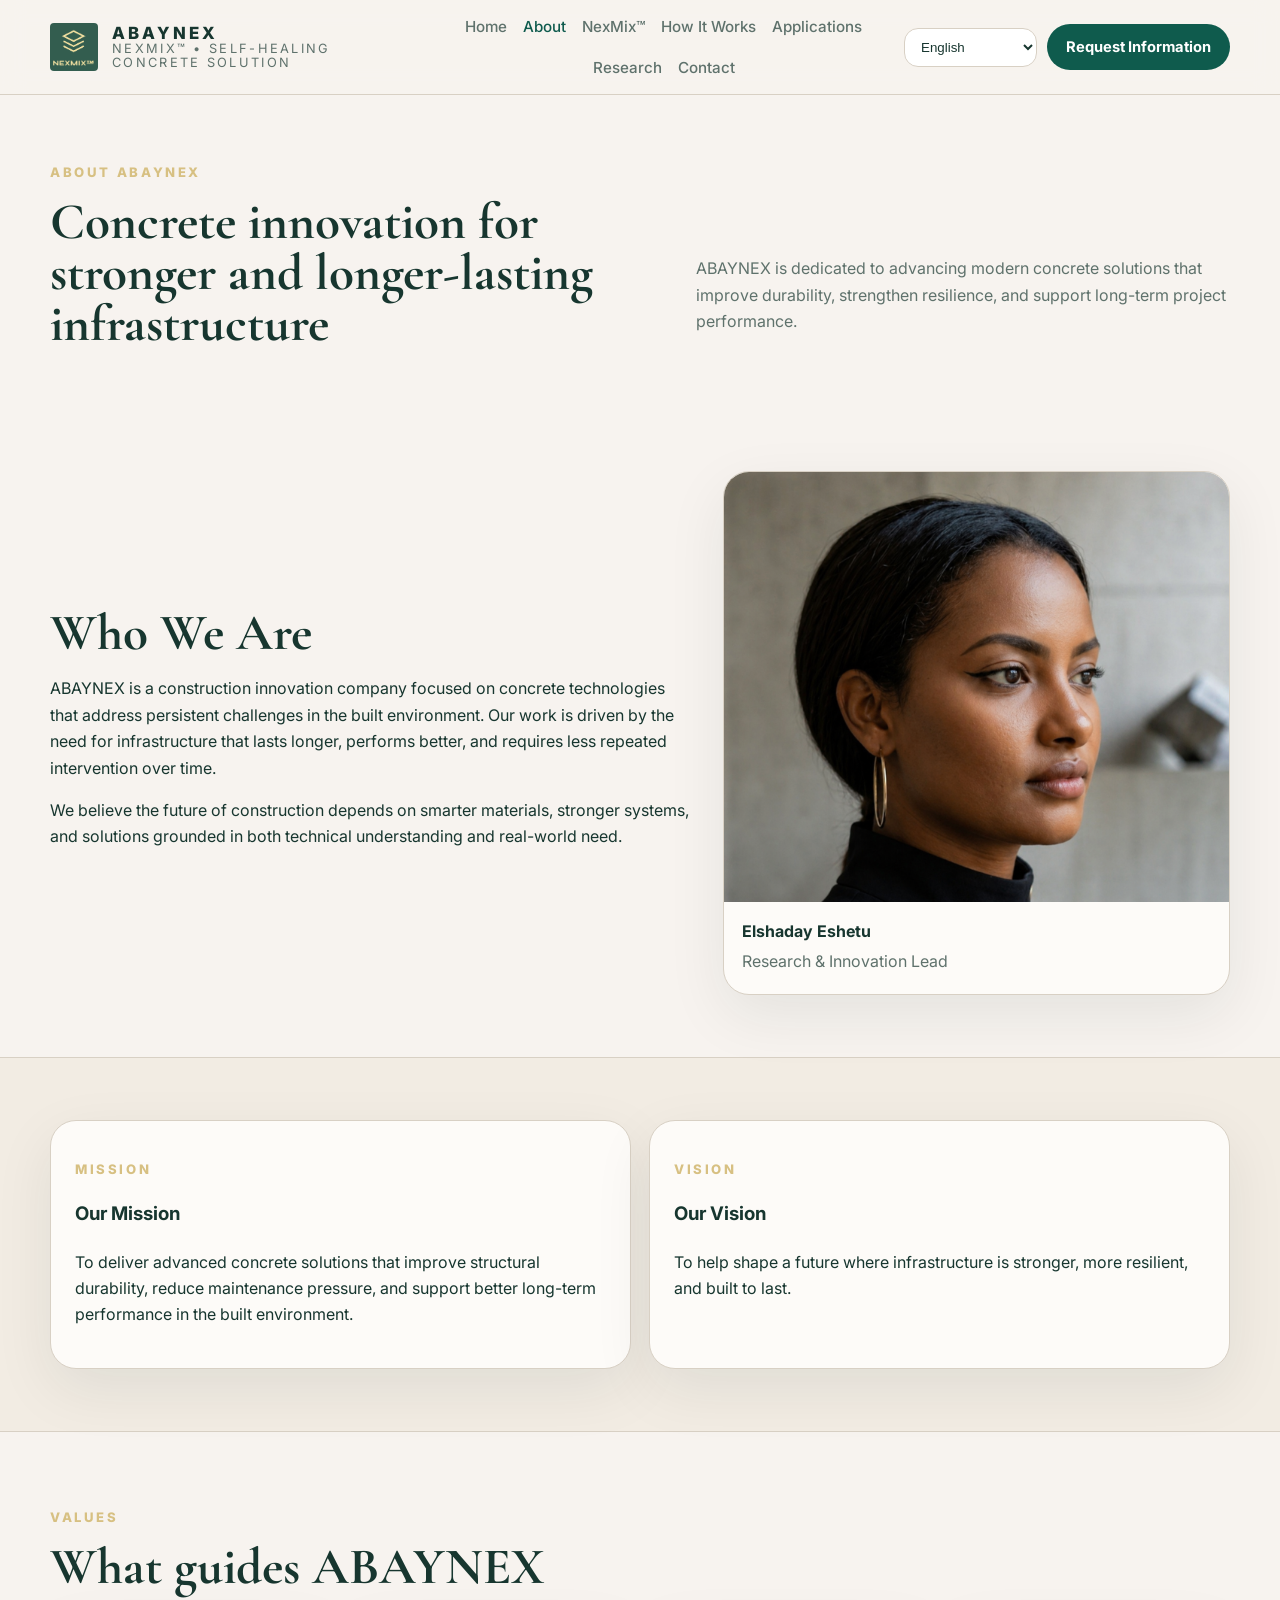
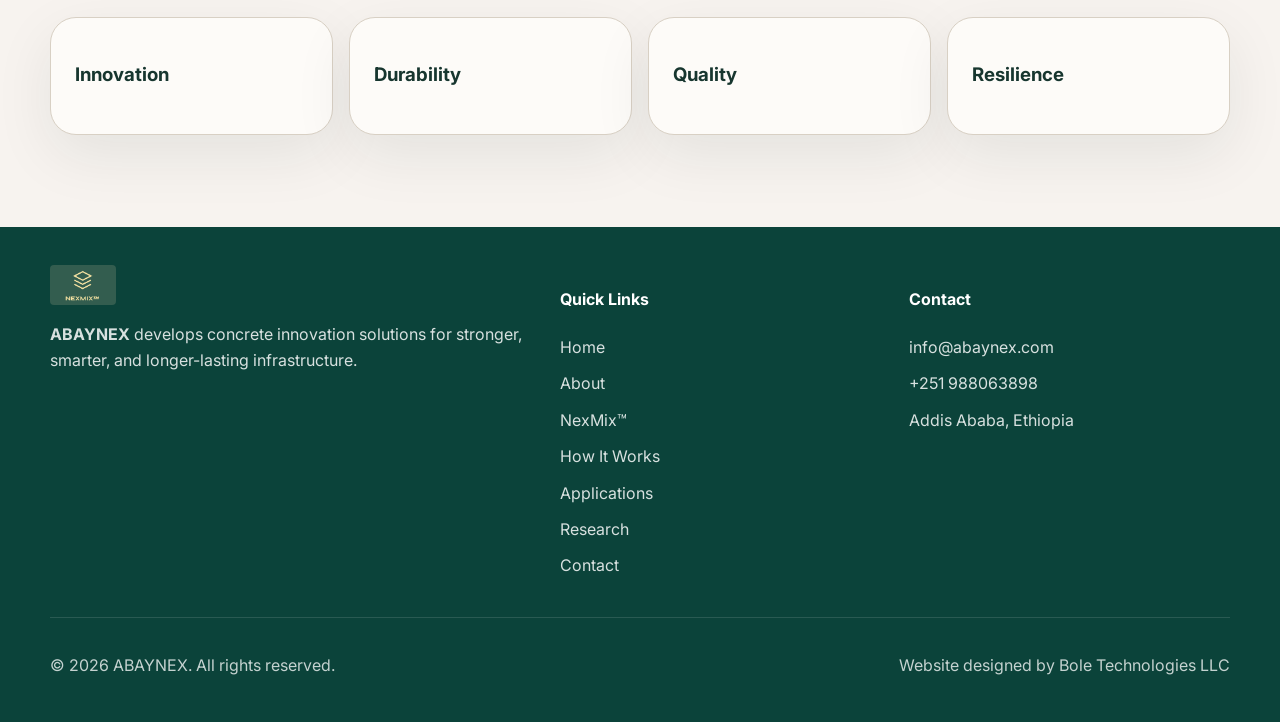
==== about.html @ 7408ed77 "Add files via upload" ====
<!DOCTYPE html>
<html lang="en" dir="ltr">
<head>
  <meta charset="UTF-8" />
  <meta name="viewport" content="width=device-width, initial-scale=1.0" />
  <title>About ABAYNEX</title>
  <meta name="description" content="ABAYNEX develops NexMix™, a self-healing concrete solution for lasting infrastructure." />
  <link rel="preconnect" href="https://fonts.googleapis.com">
  <link rel="preconnect" href="https://fonts.gstatic.com" crossorigin>
  <link href="https://fonts.googleapis.com/css2?family=Inter:wght@400;500;600;700;800&family=Cormorant+Garamond:wght@500;600;700&family=Noto+Sans+Arabic:wght@400;500;700&display=swap" rel="stylesheet">
  <link rel="stylesheet" href="style.css" />
</head>
<body data-page="about">
<header class="site-header">
  <div class="container nav-wrap">
    <a class="brand" href="index.html" aria-label="ABAYNEX home">
      <img src="assets/logo.png" alt="ABAYNEX NexMix logo" />
      <span class="brand-copy">
        <span class="brand-name">ABAYNEX</span>
        <span class="brand-tag" data-i18n="brand_tag">NexMix™ • Self-Healing Concrete Solution</span>
      </span>
    </a>
    <nav class="site-nav" id="site-nav">
      <a href="index.html" data-nav="home" data-i18n="nav_home">Home</a>
      <a href="about.html" data-nav="about" data-i18n="nav_about">About</a>
      <a href="product.html" data-nav="product" data-i18n="nav_product">NexMix™</a>
      <a href="how-it-works.html" data-nav="how" data-i18n="nav_how">How It Works</a>
      <a href="applications.html" data-nav="applications" data-i18n="nav_applications">Applications</a>
      <a href="research.html" data-nav="research" data-i18n="nav_research">Research</a>
      <a href="contact.html" data-nav="contact" data-i18n="nav_contact">Contact</a>
    </nav>
    <div class="header-actions">
      <select id="lang-switcher" aria-label="Language">
        <option value="en">English</option>
        <option value="am">አማርኛ</option>
        <option value="om">Afaan Oromoo</option>
        <option value="aa">Afar</option>
        <option value="ar">العربية</option>
        <option value="ti">ትግርኛ</option>
        <option value="so">Soomaali</option>
        <option value="nus">Nuer</option>
      </select>
      <a class="btn btn-primary btn-small" href="contact.html" data-i18n="cta_request">Request Information</a>
      <button class="menu-toggle" aria-label="Open navigation" aria-expanded="false" aria-controls="site-nav">☰</button>
    </div>
  </div>
</header>

<main>
<section class="page-hero"><div class="container section-head reveal"><div><p class="eyebrow" data-i18n="about_eyebrow">About ABAYNEX</p><h1 data-i18n="about_title">Concrete innovation for stronger and longer-lasting infrastructure</h1></div><p class="page-intro" data-i18n="about_intro">ABAYNEX is dedicated to advancing modern concrete solutions that improve durability, strengthen resilience, and support long-term project performance.</p></div></section>
<section class="section"><div class="container leadership-grid reveal"><div><h2 data-i18n="about_who_h">Who We Are</h2><p data-i18n="about_who_p1">ABAYNEX is a construction innovation company focused on concrete technologies that address some of the most persistent challenges in the built environment. Our work is driven by the need for infrastructure that lasts longer, performs better, and requires less repeated intervention over time.</p><p data-i18n="about_who_p2">We believe the future of construction depends on smarter materials, stronger systems, and solutions grounded in both technical understanding and real-world need.</p></div><div class="portrait-card"><img src="assets/elshaday-portrait.png" alt="Elshaday Eshetu" /><div class="portrait-meta"><strong data-i18n="about_leader_name">Elshaday Eshetu</strong><span data-i18n="about_leader_role">Research & Innovation Lead</span></div></div></div></section>
<section class="section section-soft"><div class="container card-grid two-up"><article class="info-card reveal"><p class="mini-label" data-i18n="about_mission_label">Mission</p><h3 data-i18n="about_mission_h">Our Mission</h3><p data-i18n="about_mission_p">To deliver advanced concrete solutions that improve structural durability, reduce maintenance pressure, and support better long-term performance in the built environment.</p></article><article class="info-card reveal"><p class="mini-label" data-i18n="about_vision_label">Vision</p><h3 data-i18n="about_vision_h">Our Vision</h3><p data-i18n="about_vision_p">To help shape a future where infrastructure is stronger, more resilient, and built to last.</p></article></div></section>
<section class="section"><div class="container"><div class="section-head reveal"><div><p class="eyebrow" data-i18n="about_values_label">Values</p><h2 data-i18n="about_values_h">What guides ABAYNEX</h2></div></div><div class="icon-grid four-up"><div class="icon-card reveal"><h3 data-i18n="val_innovation">Innovation</h3></div><div class="icon-card reveal"><h3 data-i18n="val_durability">Durability</h3></div><div class="icon-card reveal"><h3 data-i18n="val_quality">Quality</h3></div><div class="icon-card reveal"><h3 data-i18n="val_resilience">Resilience</h3></div></div></div></section>
</main>
<footer class="footer">
  <div class="container footer-top">
    <div>
      <img class="footer-logo" src="assets/logo.png" alt="ABAYNEX NexMix logo" />
      <p class="footer-copy" data-i18n="footer_copy"><strong>ABAYNEX</strong> develops concrete innovation solutions for stronger, smarter, and longer-lasting infrastructure.</p>
    </div>
    <div>
      <h4 data-i18n="footer_quick">Quick Links</h4>
      <ul class="footer-links">
        <li><a href="index.html" data-i18n="nav_home">Home</a></li>
        <li><a href="about.html" data-i18n="nav_about">About</a></li>
        <li><a href="product.html" data-i18n="nav_product">NexMix™</a></li>
        <li><a href="how-it-works.html" data-i18n="nav_how">How It Works</a></li>
        <li><a href="applications.html" data-i18n="nav_applications">Applications</a></li>
        <li><a href="research.html" data-i18n="nav_research">Research</a></li>
        <li><a href="contact.html" data-i18n="nav_contact">Contact</a></li>
      </ul>
    </div>
    <div>
      <h4 data-i18n="footer_contact">Contact</h4>
      <ul class="footer-links">
        <li><a href="mailto:info@abaynex.com">info@abaynex.com</a></li>
        <li><a href="tel:+251988063898">+251 988063898</a></li>
        <li data-i18n="contact_location">Addis Ababa, Ethiopia</li>
      </ul>
    </div>
  </div>
  <div class="container footer-bottom">
    <p data-i18n="footer_rights">© 2026 ABAYNEX. All rights reserved.</p>
    <p><a href="https://abelmengstu.com/" target="_blank" rel="noreferrer" data-i18n="footer_designed">Website designed by Bole Technologies LLC</a></p>
  </div>
</footer>
<script src="script.js"></script>
</body></html>
---- style.css ----
:root {
  --bg: #f7f3ef;
  --paper: #fdfbf8;
  --soft: #eee6da;
  --text: #17362f;
  --muted: #5f726c;
  --green: #0f5b4d;
  --green-2: #1c6d5f;
  --gold: #d7c082;
  --line: #d8d0c4;
  --shadow: 0 20px 60px rgba(15, 42, 34, 0.08);
  --radius: 26px;
}
* { box-sizing: border-box; }
html { scroll-behavior: smooth; }
body {
  margin: 0;
  font-family: Inter, "Noto Sans Arabic", system-ui, sans-serif;
  background: var(--bg);
  color: var(--text);
  line-height: 1.65;
}
a { color: inherit; text-decoration: none; }
img { max-width: 100%; display: block; }
.container { width: min(1180px, calc(100% - 40px)); margin: 0 auto; }
.site-header {
  position: sticky; top: 0; z-index: 20;
  background: rgba(247,243,239,.94); backdrop-filter: blur(12px);
  border-bottom: 1px solid var(--line);
}
.nav-wrap { display: flex; align-items: center; justify-content: space-between; gap: 18px; padding: 14px 0; }
.brand { display: flex; align-items: center; gap: 14px; min-width: 0; }
.brand img { width: 48px; height: 48px; object-fit: cover; border-radius: 4px; }
.brand-copy { display: flex; flex-direction: column; line-height: 1.05; }
.brand-name { font-weight: 800; letter-spacing: .18em; font-size: 1.05rem; }
.brand-tag { font-size: .8rem; color: var(--muted); letter-spacing: .18em; text-transform: uppercase; }
.site-nav { display: flex; align-items: center; gap: 24px; }
.site-nav a { color: var(--muted); font-weight: 500; }
.site-nav a:hover, .site-nav a.active { color: var(--green); }
.header-actions { display: flex; align-items: center; gap: 10px; }
#lang-switcher { border: 1px solid var(--line); background: white; border-radius: 14px; padding: 10px 12px; color: var(--text); }
.btn { display: inline-flex; align-items: center; justify-content: center; border-radius: 999px; padding: 14px 24px; font-weight: 700; border: 1px solid transparent; transition: .2s ease; cursor: pointer; }
.btn-small { padding: 10px 18px; font-size: .92rem; }
.btn-primary { background: var(--green); color: white; }
.btn-primary:hover { background: #0b493d; }
.btn-secondary { background: transparent; border-color: var(--green); color: var(--green); }
.btn-gold { background: var(--gold); color: #163128; }
.btn-outline-light { border-color: rgba(255,255,255,.45); color: white; }
.menu-toggle { display: none; border: 1px solid var(--line); background: white; border-radius: 12px; padding: 10px 12px; }
.hero, .page-hero { padding: 54px 0 34px; }
.hero-grid, .section-grid.split, .leadership-grid, .contact-grid { display: grid; grid-template-columns: 1.12fr .88fr; gap: 28px; align-items: center; }
.hero-copy, .hero-media img, .image-card, .portrait-card, .contact-card, .contact-form, .info-card, .icon-card, .trust-card, .timeline-step { border-radius: var(--radius); }
.hero-copy { background: linear-gradient(135deg, #10584c 0%, #2b7967 55%, #5c8f89 100%); color: white; padding: 42px; box-shadow: var(--shadow); }
.hero-copy h1 { margin: 8px 0 0; font: 700 clamp(3rem, 7vw, 5.3rem)/.92 "Cormorant Garamond", serif; }
.hero-subtitle { margin: 8px 0 18px; font-size: clamp(1.6rem, 3vw, 2.4rem); line-height: 1.1; font-weight: 800; max-width: 12ch; }
.lead { font-size: 1.08rem; color: rgba(255,255,255,.94); max-width: 38rem; }
.eyebrow, .mini-label { text-transform: uppercase; letter-spacing: .2em; font-size: .82rem; font-weight: 800; color: var(--gold); }
.eyebrow.light { color: #d5c78f; }
.hero-actions, .cta-actions { display: flex; flex-wrap: wrap; gap: 14px; margin: 24px 0; }
.feature-row { display: grid; grid-template-columns: repeat(3,1fr); gap: 14px; padding-top: 18px; border-top: 1px solid rgba(255,255,255,.22); }
.feature-tag { font-size: .95rem; font-weight: 700; }
.hero-media img, .image-card img { width: 100%; height: 100%; object-fit: cover; box-shadow: var(--shadow); border-radius: var(--radius); min-height: 540px; }
.trust-strip { padding: 10px 0 18px; }
.trust-grid, .card-grid.four-up, .icon-grid.four-up { display: grid; grid-template-columns: repeat(4,1fr); gap: 16px; }
.card-grid.three-up { display: grid; grid-template-columns: repeat(3,1fr); gap: 18px; }
.card-grid.two-up { display: grid; grid-template-columns: repeat(2,1fr); gap: 18px; }
.trust-card, .info-card, .icon-card { background: var(--paper); border: 1px solid var(--line); padding: 24px; box-shadow: var(--shadow); }
.icon-card .icon { font-size: 1.4rem; color: var(--green); display: inline-flex; margin-bottom: 10px; }
.section { padding: 62px 0; }
.section-soft { background: #f2ece3; border-top: 1px solid var(--line); border-bottom: 1px solid var(--line); }
.section-dark { background: #0c4f44; color: white; }
.section-head { display: flex; justify-content: space-between; gap: 24px; align-items: end; margin-bottom: 24px; }
.section-head h1, .section-head h2, .contact-card h2, .section-grid h2, .leadership-grid h2, .cta-grid h2 { font: 700 clamp(2.2rem, 4vw, 3.6rem)/1 "Cormorant Garamond", serif; margin: 8px 0 0; }
.page-intro { max-width: 43rem; color: var(--muted); }
.text-link { font-weight: 700; color: var(--green); }
.portrait-card { background: var(--paper); border: 1px solid var(--line); overflow: hidden; box-shadow: var(--shadow); }
.portrait-card img { width: 100%; height: 430px; object-fit: cover; object-position: center top; }
.portrait-meta { padding: 16px 18px 20px; display: flex; flex-direction: column; gap: 4px; }
.portrait-meta span { color: var(--muted); }
.timeline { display: grid; gap: 16px; }
.timeline-step { display: grid; grid-template-columns: 70px 1fr; gap: 18px; align-items: start; background: var(--paper); border: 1px solid var(--line); padding: 22px; box-shadow: var(--shadow); }
.timeline-step span { width: 48px; height: 48px; display: inline-grid; place-items: center; border-radius: 50%; background: var(--green); color: white; font-weight: 800; }
.contact-card, .contact-form { background: var(--paper); border: 1px solid var(--line); padding: 28px; box-shadow: var(--shadow); }
.contact-list { display: grid; grid-template-columns: repeat(2,1fr); gap: 10px; margin-top: 18px; color: var(--muted); }
.contact-form { display: grid; gap: 14px; }
.contact-form input, .contact-form textarea {
  width: 100%; border: 1px solid var(--line); background: white; border-radius: 16px; padding: 14px 16px; font: inherit; color: var(--text);
}
.footer { background: #0b433a; color: white; margin-top: 30px; }
.footer-top { display: grid; grid-template-columns: 1.2fr .8fr .8fr; gap: 28px; padding: 38px 0; }
.footer-logo { width: 66px; border-radius: 4px; margin-bottom: 12px; }
.footer-copy, .footer-links li { color: rgba(255,255,255,.84); }
.footer-links { list-style: none; padding: 0; margin: 0; display: grid; gap: 10px; }
.footer-bottom { padding: 18px 0 28px; border-top: 1px solid rgba(255,255,255,.12); display: flex; justify-content: space-between; gap: 18px; color: rgba(255,255,255,.76); }
.footer-bottom a { color: inherit; }
.reveal { opacity: 1; transform: none; }
@media (max-width: 980px) {
  .site-nav { position: fixed; inset: 74px 20px auto 20px; background: white; border: 1px solid var(--line); box-shadow: var(--shadow); padding: 16px; border-radius: 20px; display: none; flex-direction: column; align-items: flex-start; }
  .site-nav.open { display: flex; }
  .menu-toggle { display: inline-flex; }
  .header-actions .btn-small { display: none; }
  .hero-grid, .section-grid.split, .leadership-grid, .contact-grid, .footer-top { grid-template-columns: 1fr; }
  .trust-grid, .card-grid.four-up, .icon-grid.four-up, .card-grid.three-up, .card-grid.two-up { grid-template-columns: 1fr 1fr; }
  .section-head { flex-direction: column; align-items: start; }
}
@media (max-width: 680px) {
  .brand-tag { display: none; }
  .hero-copy { padding: 28px; }
  .hero-media img, .image-card img { min-height: 300px; }
  .feature-row, .contact-list, .trust-grid, .card-grid.four-up, .icon-grid.four-up, .card-grid.three-up, .card-grid.two-up { grid-template-columns: 1fr; }
  .footer-bottom { flex-direction: column; }
  .container { width: min(100% - 24px, 1180px); }
}
html[dir="rtl"] body { font-family: "Noto Sans Arabic", Inter, sans-serif; }
html[dir="rtl"] .nav-wrap, html[dir="rtl"] .hero-grid, html[dir="rtl"] .section-grid.split, html[dir="rtl"] .leadership-grid, html[dir="rtl"] .contact-grid, html[dir="rtl"] .footer-top, html[dir="rtl"] .footer-bottom, html[dir="rtl"] .section-head { direction: rtl; }
html[dir="rtl"] .site-nav { flex-direction: row-reverse; }
html[dir="rtl"] .brand { flex-direction: row-reverse; }

.site-nav { gap: 16px; flex-wrap: wrap; justify-content: center; }
.site-nav a { font-size: .95rem; }
.header-actions { flex-shrink: 0; }
#lang-switcher { min-width: 116px; }
.hero-media img, .image-card img { object-position: center center; }
html[dir="rtl"] .hero-copy, html[dir="rtl"] .section-head, html[dir="rtl"] .page-intro, html[dir="rtl"] .footer-top, html[dir="rtl"] .footer-bottom, html[dir="rtl"] .trust-card, html[dir="rtl"] .info-card, html[dir="rtl"] .timeline-step, html[dir="rtl"] .contact-card, html[dir="rtl"] .contact-form { text-align: right; }
html[dir="rtl"] .hero-actions, html[dir="rtl"] .cta-actions { justify-content: flex-start; }
html[dir="rtl"] .feature-row { text-align: right; }
@media (max-width: 1200px) { .site-nav { gap: 12px; } .site-nav a { font-size: .9rem; } }
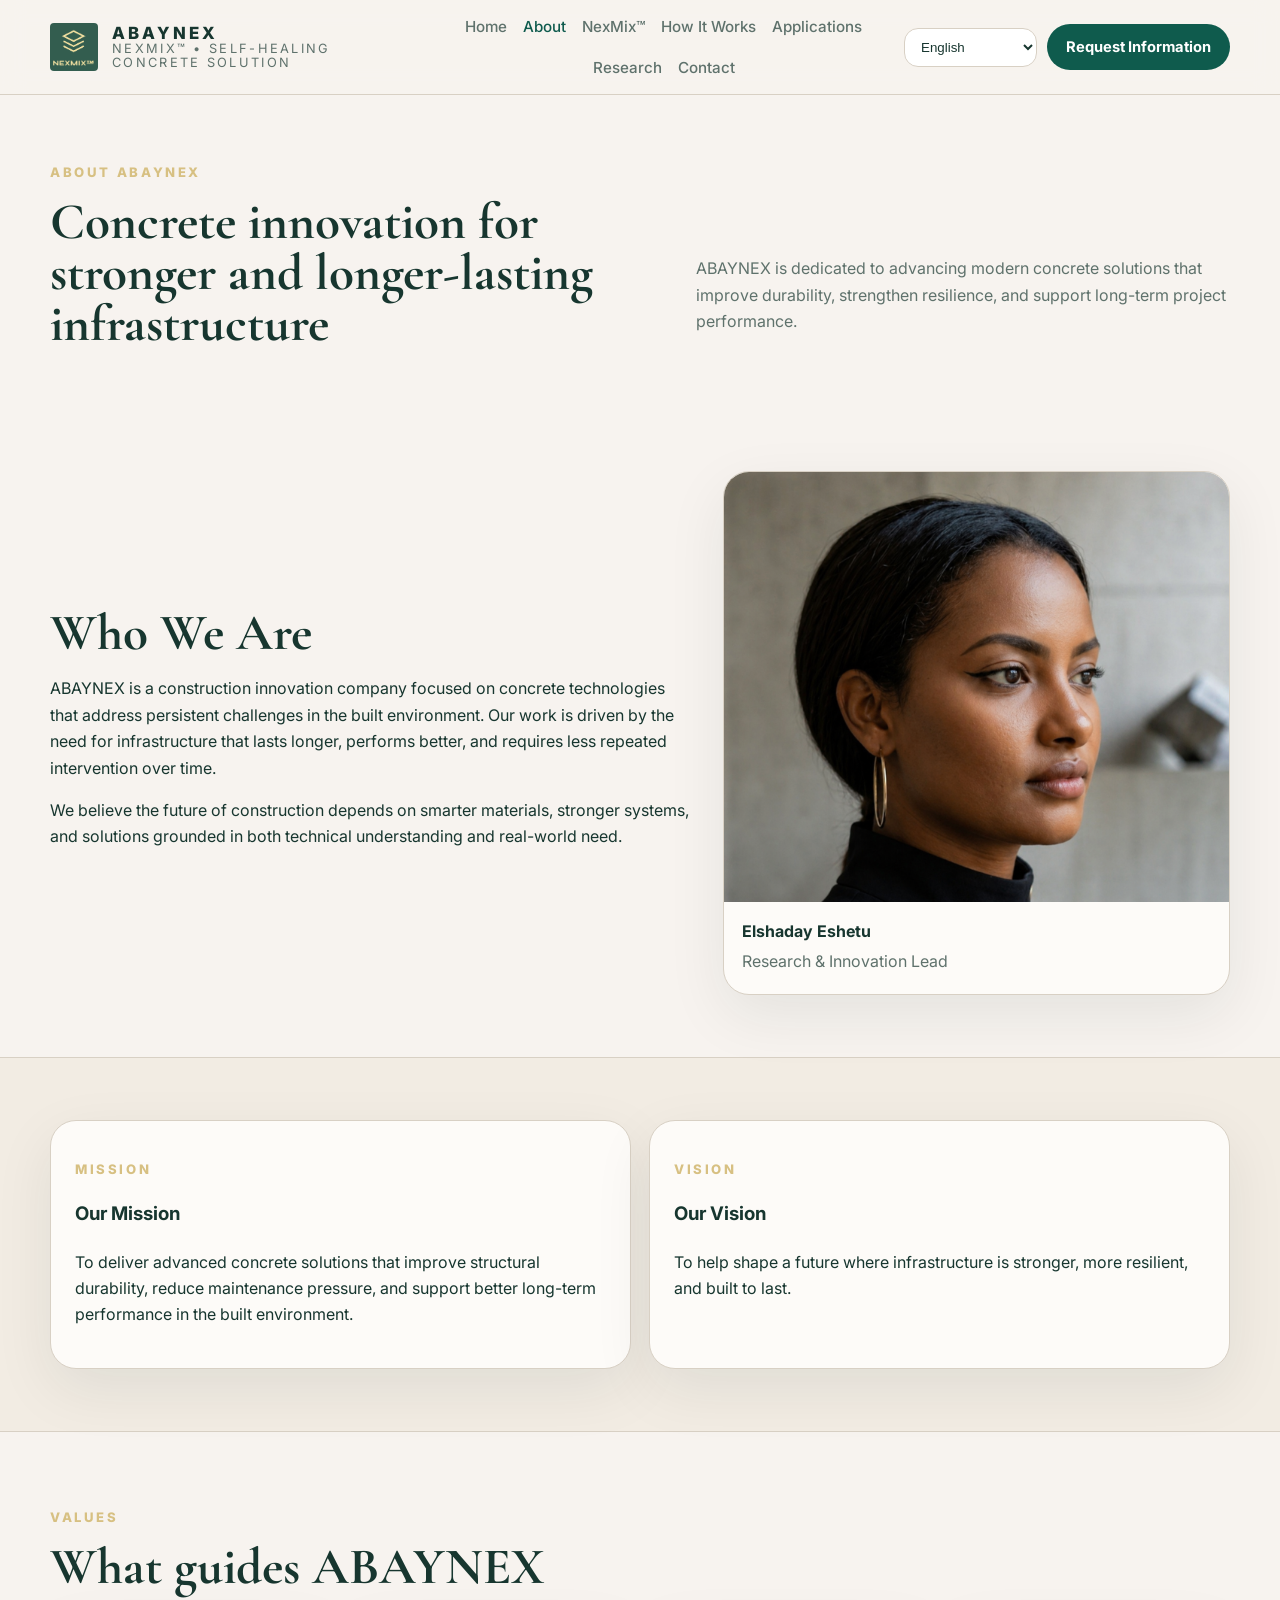
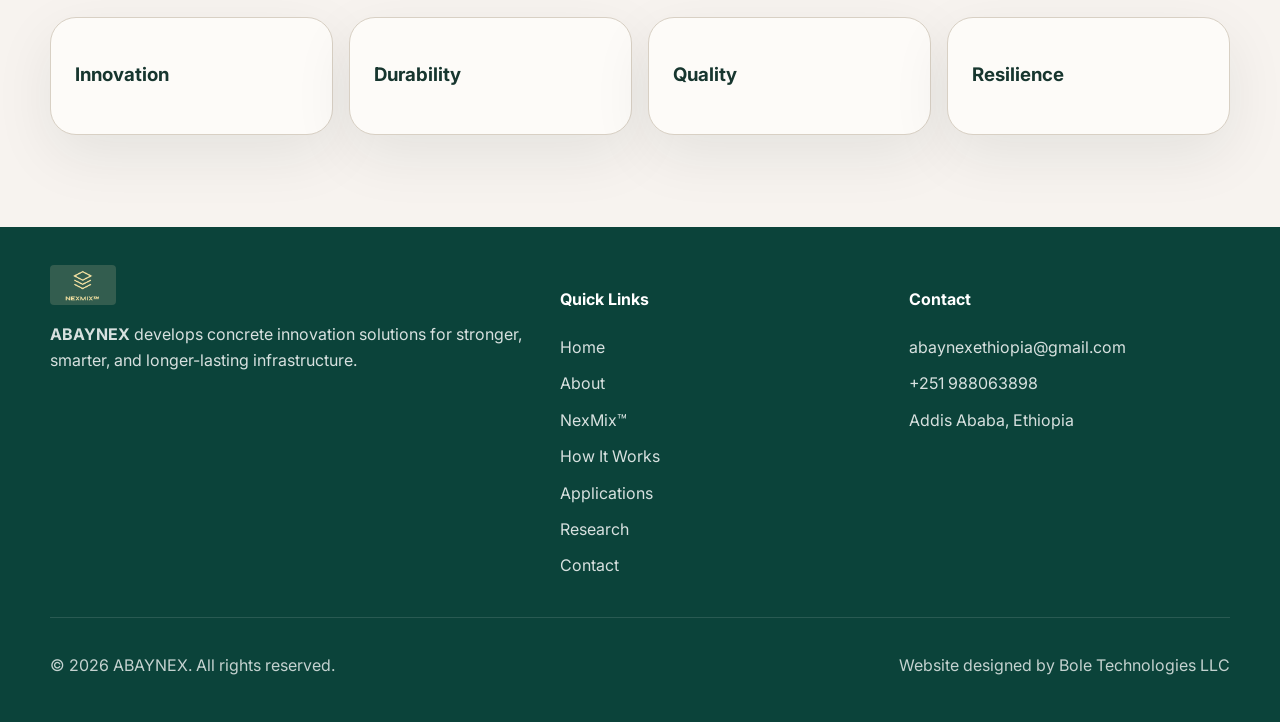
==== commit dc17dbe6: "Add files via upload" ====
--- a/about.html
+++ b/about.html
@@ -73,7 +73,7 @@
     <div>
       <h4 data-i18n="footer_contact">Contact</h4>
       <ul class="footer-links">
-        <li><a href="mailto:info@abaynex.com">info@abaynex.com</a></li>
+        <li><a href="mailto:abaynexethiopia@gmail.com">abaynexethiopia@gmail.com</a></li>
         <li><a href="tel:+251988063898">+251 988063898</a></li>
         <li data-i18n="contact_location">Addis Ababa, Ethiopia</li>
       </ul>
